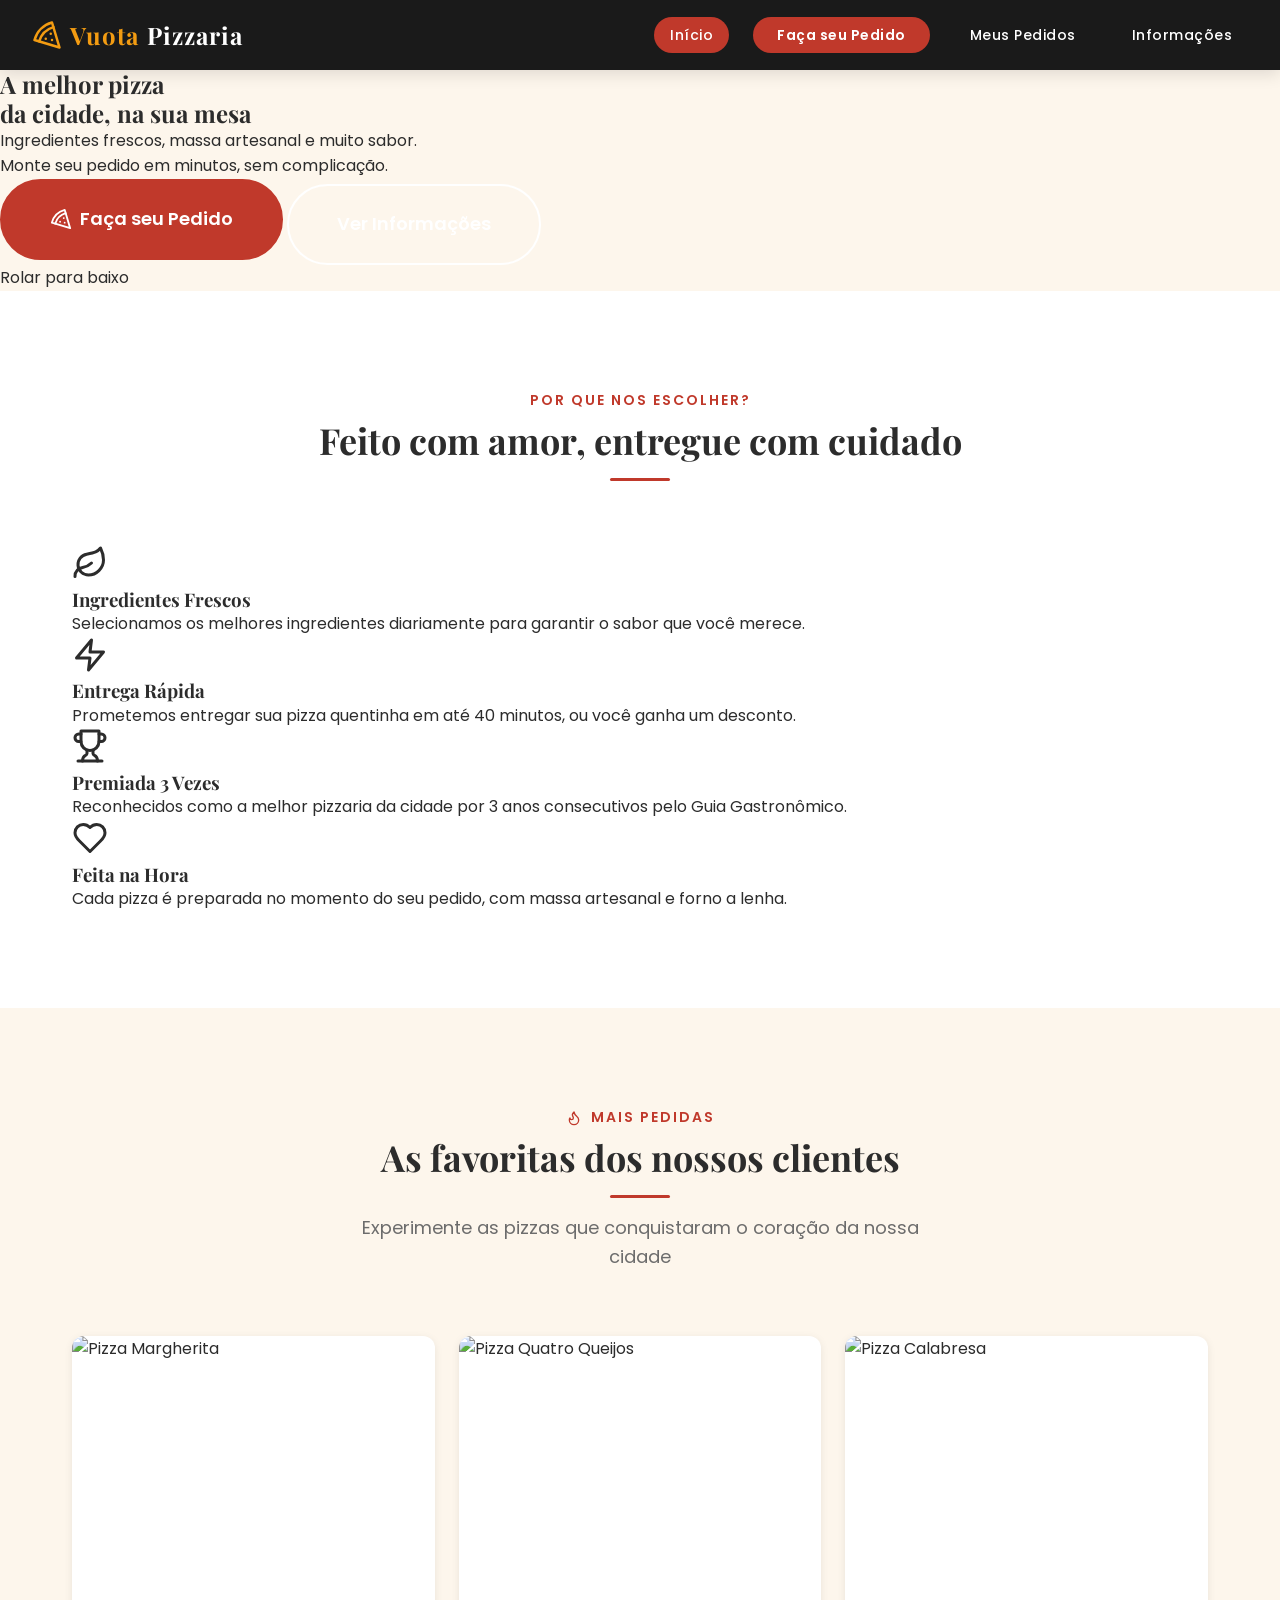
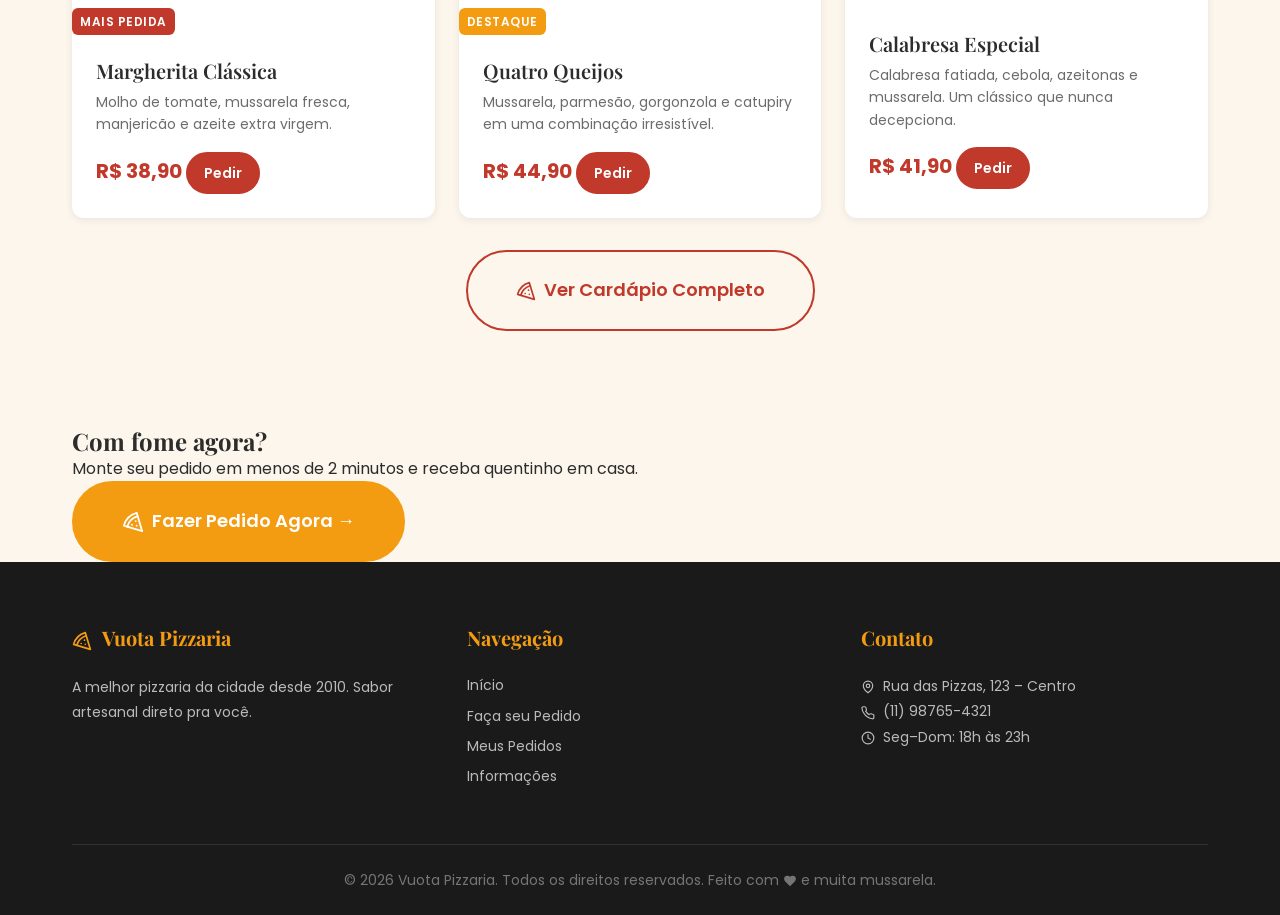
==== index.html @ 69dd11d1 "create: initial page and global styles" ====
<!doctype html>
<html lang="pt-BR">
  <head>
    <meta charset="UTF-8" />
    <meta name="viewport" content="width=device-width, initial-scale=1.0" />
    <title>Vuota Pizzaria – Sabor que encanta</title>

    <link rel="preconnect" href="https://fonts.googleapis.com" />
    <link rel="preconnect" href="https://fonts.gstatic.com" crossorigin />
    <link href="https://fonts.googleapis.com/css2?family=Playfair+Display:wght@600;700;800&family=Poppins:wght@400;500;600;700&display=swap" rel="stylesheet" />

    <link rel="stylesheet" href="styles.css" />
    <link rel="stylesheet" href="index.css" />
  </head>
  <body>

    <!-- NAVBAR -->
    <nav class="navbar" id="navbar">
      <a href="index.html" class="navbar__logo">
        <svg class="navbar__logo-icon" width="30" height="30"><use href="icons.svg#icon-pizza"/></svg><span>Vuota</span>Pizzaria
      </a>

      <ul class="navbar__menu" id="navMenu">
        <li><a href="index.html"       class="navbar__link active">Início</a></li>
        <li><a href="cardapio.html"    class="navbar__link navbar__link--cta">Faça seu Pedido</a></li>
        <li><a href="pedidos.html"     class="navbar__link">Meus Pedidos</a></li>
        <li><a href="informacoes.html" class="navbar__link">Informações</a></li>
      </ul>

      <button class="navbar__hamburger" id="hamburger" aria-label="Abrir menu">
        <span></span>
        <span></span>
        <span></span>
      </button>
    </nav>

    <!-- CONTEÚDO PRINCIPAL -->
    <main class="page-wrapper">

      <!-- HERO -->
      <section class="hero" id="hero">
        <div class="hero__overlay"></div>
        <div class="hero__content">
          <h1 class="hero__title">
            A melhor pizza<br />da cidade, <span>na sua mesa</span>
          </h1>
          <p class="hero__subtitle">
            Ingredientes frescos, massa artesanal e muito sabor.<br />
            Monte seu pedido em minutos, sem complicação.
          </p>
          <div class="hero__actions">
            <a href="cardapio.html" class="btn btn--primary btn--lg">
              <svg width="22" height="22"><use href="icons.svg#icon-pizza"/></svg>
              Faça seu Pedido
            </a>
            <a href="informacoes.html" class="btn btn--outline-white btn--lg">Ver Informações</a>
          </div>
        </div>
        <div class="hero__scroll-hint">
          <span>Rolar para baixo</span>
          <div class="hero__scroll-arrow"></div>
        </div>
      </section>

      <!-- DESTAQUES -->
      <section class="section section--alt" id="destaques">
        <div class="container">
          <div class="section-title">
            <span class="section-title__eyebrow">Por que nos escolher?</span>
            <h2 class="section-title__heading">Feito com amor, entregue com cuidado</h2>
            <div class="divider"></div>
          </div>
          <div class="features-grid">

            <div class="feature-card">
              <span class="feature-card__icon">
                <svg width="36" height="36"><use href="icons.svg#icon-leaf"/></svg>
              </span>
              <h3 class="feature-card__title">Ingredientes Frescos</h3>
              <p class="feature-card__text">Selecionamos os melhores ingredientes diariamente para garantir o sabor que você merece.</p>
            </div>

            <div class="feature-card">
              <span class="feature-card__icon">
                <svg width="36" height="36"><use href="icons.svg#icon-zap"/></svg>
              </span>
              <h3 class="feature-card__title">Entrega Rápida</h3>
              <p class="feature-card__text">Prometemos entregar sua pizza quentinha em até 40 minutos, ou você ganha um desconto.</p>
            </div>

            <div class="feature-card">
              <span class="feature-card__icon">
                <svg width="36" height="36"><use href="icons.svg#icon-trophy"/></svg>
              </span>
              <h3 class="feature-card__title">Premiada 3 Vezes</h3>
              <p class="feature-card__text">Reconhecidos como a melhor pizzaria da cidade por 3 anos consecutivos pelo Guia Gastronômico.</p>
            </div>

            <div class="feature-card">
              <span class="feature-card__icon">
                <svg width="36" height="36"><use href="icons.svg#icon-heart"/></svg>
              </span>
              <h3 class="feature-card__title">Feita na Hora</h3>
              <p class="feature-card__text">Cada pizza é preparada no momento do seu pedido, com massa artesanal e forno a lenha.</p>
            </div>

          </div>
        </div>
      </section>

      <!-- MAIS PEDIDAS -->
      <section class="section" id="mais-pedidas">
        <div class="container">
          <div class="section-title">
            <span class="section-title__eyebrow">
              <svg style="display:inline;vertical-align:middle;margin-right:4px" width="16" height="16"><use href="icons.svg#icon-flame"/></svg>
              Mais Pedidas
            </span>
            <h2 class="section-title__heading">As favoritas dos nossos clientes</h2>
            <div class="divider"></div>
            <p class="section-title__subheading">Experimente as pizzas que conquistaram o coração da nossa cidade</p>
          </div>

          <div class="grid-3 pizzas-preview">

            <div class="card">
              <div class="card__image-wrapper">
                <img class="card__image" src="https://images.unsplash.com/photo-1574071318508-1cdbab80d002?w=600&q=80" alt="Pizza Margherita"/>
                <span class="badge badge--primary card__badge">Mais Pedida</span>
              </div>
              <div class="card__body">
                <h3 class="card__title">Margherita Clássica</h3>
                <p class="card__text">Molho de tomate, mussarela fresca, manjericão e azeite extra virgem.</p>
                <div class="card__footer">
                  <span class="card__price">R$ 38,90</span>
                  <a href="cardapio.html" class="btn btn--primary btn--sm">Pedir</a>
                </div>
              </div>
            </div>

            <div class="card">
              <div class="card__image-wrapper">
                <img class="card__image" src="https://images.unsplash.com/photo-1513104890138-7c749659a591?w=600&q=80" alt="Pizza Quatro Queijos"/>
                <span class="badge badge--secondary card__badge">Destaque</span>
              </div>
              <div class="card__body">
                <h3 class="card__title">Quatro Queijos</h3>
                <p class="card__text">Mussarela, parmesão, gorgonzola e catupiry em uma combinação irresistível.</p>
                <div class="card__footer">
                  <span class="card__price">R$ 44,90</span>
                  <a href="cardapio.html" class="btn btn--primary btn--sm">Pedir</a>
                </div>
              </div>
            </div>

            <div class="card">
              <div class="card__image-wrapper">
                <img class="card__image" src="https://images.unsplash.com/photo-1565299624946-b28f40a0ae38?w=600&q=80" alt="Pizza Calabresa"/>
              </div>
              <div class="card__body">
                <h3 class="card__title">Calabresa Especial</h3>
                <p class="card__text">Calabresa fatiada, cebola, azeitonas e mussarela. Um clássico que nunca decepciona.</p>
                <div class="card__footer">
                  <span class="card__price">R$ 41,90</span>
                  <a href="cardapio.html" class="btn btn--primary btn--sm">Pedir</a>
                </div>
              </div>
            </div>

          </div>

          <div class="text-center mt-xl">
            <a href="cardapio.html" class="btn btn--outline btn--lg">
              <svg width="20" height="20"><use href="icons.svg#icon-pizza"/></svg>
              Ver Cardápio Completo
            </a>
          </div>
        </div>
      </section>

      <!-- CTA BANNER -->
      <section class="cta-banner">
        <div class="container">
          <h2 class="cta-banner__title">Com fome agora?</h2>
          <p class="cta-banner__text">Monte seu pedido em menos de 2 minutos e receba quentinho em casa.</p>
          <a href="cardapio.html" class="btn btn--secondary btn--lg">
            <svg width="22" height="22"><use href="icons.svg#icon-pizza"/></svg>
            Fazer Pedido Agora →
          </a>
        </div>
      </section>

    </main>

    <!-- FOOTER -->
    <footer class="footer">
      <div class="container">
        <div class="footer__grid">
          <div>
            <h4 class="footer__title">
              <svg style="display:inline;vertical-align:middle;margin-right:6px" width="20" height="20"><use href="icons.svg#icon-pizza"/></svg>
              Vuota Pizzaria
            </h4>
            <p class="footer__text">A melhor pizzaria da cidade desde 2010. Sabor artesanal direto pra você.</p>
          </div>
          <div>
            <h4 class="footer__title">Navegação</h4>
            <a href="index.html"       class="footer__link">Início</a>
            <a href="cardapio.html"    class="footer__link">Faça seu Pedido</a>
            <a href="pedidos.html"     class="footer__link">Meus Pedidos</a>
            <a href="informacoes.html" class="footer__link">Informações</a>
          </div>
          <div>
            <h4 class="footer__title">Contato</h4>
            <p class="footer__text">
              <svg style="display:inline;vertical-align:middle;margin-right:4px" width="14" height="14"><use href="icons.svg#icon-map-pin"/></svg>
              Rua das Pizzas, 123 – Centro<br />
              <svg style="display:inline;vertical-align:middle;margin-right:4px" width="14" height="14"><use href="icons.svg#icon-phone"/></svg>
              (11) 98765-4321<br />
              <svg style="display:inline;vertical-align:middle;margin-right:4px" width="14" height="14"><use href="icons.svg#icon-clock"/></svg>
              Seg–Dom: 18h às 23h
            </p>
          </div>
        </div>
        <div class="footer__bottom">
          <p>© 2026 Vuota Pizzaria. Todos os direitos reservados. Feito com
            <svg style="display:inline;vertical-align:middle" width="14" height="14"><use href="icons.svg#icon-heart-fill"/></svg>
            e muita mussarela.
          </p>
        </div>
      </div>
    </footer>

    <script src="app.js"></script>
  </body>
</html>
---- styles.css ----
/* ============================================
   PIZZARIA - ESTILOS GLOBAIS REUTILIZÁVEIS
   ============================================ */

:root {
  --color-primary: #C0392B;
  --color-primary-dark: #96281B;
  --color-primary-light: #E74C3C;
  --color-secondary: #F39C12;
  --color-secondary-dark: #D68910;
  --color-bg: #FDF6EC;
  --color-bg-card: #FFFFFF;
  --color-bg-dark: #1A1A1A;
  --color-text: #2C2C2C;
  --color-text-light: #6C6C6C;
  --color-text-white: #FFFFFF;
  --color-border: #E8DDD0;
  --color-overlay: rgba(0,0,0,0.55);
  --font-heading: 'Playfair Display', 'Georgia', serif;
  --font-body: 'Poppins', 'Segoe UI', sans-serif;
  --text-xs: 0.75rem;
  --text-sm: 0.875rem;
  --text-base: 1rem;
  --text-lg: 1.125rem;
  --text-xl: 1.25rem;
  --text-2xl: 1.5rem;
  --text-3xl: 1.875rem;
  --text-4xl: 2.25rem;
  --text-5xl: 3rem;
  --space-xs: 4px;
  --space-sm: 8px;
  --space-md: 16px;
  --space-lg: 24px;
  --space-xl: 32px;
  --space-2xl: 48px;
  --space-3xl: 64px;
  --space-4xl: 96px;
  --radius-sm: 6px;
  --radius-md: 12px;
  --radius-lg: 20px;
  --radius-full: 9999px;
  --shadow-sm: 0 2px 8px rgba(0,0,0,0.08);
  --shadow-md: 0 4px 16px rgba(0,0,0,0.12);
  --shadow-lg: 0 8px 32px rgba(0,0,0,0.18);
  --transition: 0.25s ease;
  --navbar-height: 70px;
}

*, *::before, *::after { margin: 0; padding: 0; box-sizing: border-box; }
html { scroll-behavior: smooth; }

body {
  font-family: var(--font-body);
  font-size: var(--text-base);
  color: var(--color-text);
  background-color: var(--color-bg);
  line-height: 1.6;
  min-height: 100vh;
}

h1, h2, h3, h4, h5, h6 { font-family: var(--font-heading); line-height: 1.2; color: var(--color-text); }
a { text-decoration: none; color: inherit; transition: color var(--transition); }
img { max-width: 100%; display: block; }

/* ---------- NAVBAR ---------- */
.navbar {
  position: fixed;
  top: 0; left: 0;
  width: 100%;
  height: var(--navbar-height);
  background-color: var(--color-bg-dark);
  display: flex;
  align-items: center;
  justify-content: space-between;
  padding: 0 var(--space-xl);
  z-index: 1000;
  box-shadow: var(--shadow-md);
  transition: background-color var(--transition);
}

.navbar.scrolled {
  background-color: rgba(26,26,26,0.97);
  backdrop-filter: blur(8px);
}

.navbar__logo {
  font-family: var(--font-heading);
  font-size: var(--text-2xl);
  color: var(--color-text-white);
  font-weight: 700;
  letter-spacing: 1px;
  display: flex;
  align-items: center;
  gap: var(--space-sm);
}

.navbar__logo-icon { color: var(--color-secondary); flex-shrink: 0; }
.navbar__logo span { color: var(--color-secondary); }

.navbar__menu {
  display: flex;
  align-items: center;
  list-style: none;
  gap: var(--space-lg);
}

.navbar__link {
  color: var(--color-text-white);
  font-size: var(--text-sm);
  font-weight: 500;
  letter-spacing: 0.5px;
  padding: var(--space-sm) var(--space-md);
  border-radius: var(--radius-full);
  transition: background-color var(--transition), color var(--transition);
}

.navbar__link:hover,
.navbar__link.active {
  background-color: var(--color-primary);
  color: var(--color-text-white);
}

.navbar__link--cta {
  background-color: var(--color-primary);
  color: var(--color-text-white) !important;
  padding: var(--space-sm) var(--space-lg);
  border-radius: var(--radius-full);
  font-weight: 600;
}

.navbar__link--cta:hover {
  background-color: var(--color-primary-dark) !important;
  transform: translateY(-1px);
  box-shadow: var(--shadow-sm);
}

.navbar__hamburger {
  display: none;
  flex-direction: column;
  gap: 5px;
  cursor: pointer;
  background: none;
  border: none;
  padding: var(--space-sm);
}

.navbar__hamburger span {
  display: block;
  width: 24px;
  height: 2px;
  background-color: var(--color-text-white);
  border-radius: 2px;
  transition: transform var(--transition), opacity var(--transition);
}

.navbar__hamburger.open span:nth-child(1) { transform: translateY(7px) rotate(45deg); }
.navbar__hamburger.open span:nth-child(2) { opacity: 0; }
.navbar__hamburger.open span:nth-child(3) { transform: translateY(-7px) rotate(-45deg); }

/* ---------- LAYOUT ---------- */
.page-wrapper { padding-top: var(--navbar-height); min-height: 100vh; }

.container {
  width: 100%;
  max-width: 1200px;
  margin: 0 auto;
  padding: 0 var(--space-xl);
}

.section { padding: var(--space-4xl) 0; }
.section--alt { background-color: var(--color-bg-card); }

/* ---------- BOTÕES ---------- */
.btn {
  display: inline-flex;
  align-items: center;
  justify-content: center;
  gap: var(--space-sm);
  padding: var(--space-md) var(--space-xl);
  border-radius: var(--radius-full);
  font-family: var(--font-body);
  font-size: var(--text-base);
  font-weight: 600;
  cursor: pointer;
  border: 2px solid transparent;
  transition: all var(--transition);
  text-decoration: none;
  white-space: nowrap;
}

.btn--primary { background-color: var(--color-primary); color: var(--color-text-white); border-color: var(--color-primary); }
.btn--primary:hover { background-color: var(--color-primary-dark); border-color: var(--color-primary-dark); transform: translateY(-2px); box-shadow: var(--shadow-md); }
.btn--secondary { background-color: var(--color-secondary); color: var(--color-text-white); border-color: var(--color-secondary); }
.btn--secondary:hover { background-color: var(--color-secondary-dark); border-color: var(--color-secondary-dark); transform: translateY(-2px); box-shadow: var(--shadow-md); }
.btn--outline { background-color: transparent; color: var(--color-primary); border-color: var(--color-primary); }
.btn--outline:hover { background-color: var(--color-primary); color: var(--color-text-white); transform: translateY(-2px); }
.btn--outline-white { background-color: transparent; color: var(--color-text-white); border-color: var(--color-text-white); }
.btn--outline-white:hover { background-color: var(--color-text-white); color: var(--color-primary); }
.btn--lg { padding: var(--space-lg) var(--space-2xl); font-size: var(--text-lg); }
.btn--sm { padding: var(--space-sm) var(--space-md); font-size: var(--text-sm); }

/* ---------- CARDS ---------- */
.card {
  background-color: var(--color-bg-card);
  border-radius: var(--radius-md);
  box-shadow: var(--shadow-sm);
  overflow: hidden;
  transition: transform var(--transition), box-shadow var(--transition);
}

.card:hover { transform: translateY(-4px); box-shadow: var(--shadow-lg); }

.card__image {
  width: 100%;
  aspect-ratio: 4/3;
  object-fit: cover;
}

.card__body { padding: var(--space-lg); }
.card__title { font-size: var(--text-xl); font-weight: 600; margin-bottom: var(--space-sm); font-family: var(--font-heading); }
.card__text { font-size: var(--text-sm); color: var(--color-text-light); margin-bottom: var(--space-md); }
.card__price { font-size: var(--text-xl); font-weight: 700; color: var(--color-primary); }

/* ---------- BADGE ---------- */
.badge {
  display: inline-block;
  padding: var(--space-xs) var(--space-sm);
  border-radius: var(--radius-sm);
  font-size: var(--text-xs);
  font-weight: 600;
  text-transform: uppercase;
  letter-spacing: 0.5px;
}

.badge--primary  { background-color: var(--color-primary);  color: var(--color-text-white); }
.badge--secondary{ background-color: var(--color-secondary); color: var(--color-text-white); }
.badge--success  { background-color: #27AE60; color: var(--color-text-white); }
.badge--warning  { background-color: #F39C12; color: var(--color-text-white); }

/* ---------- TÍTULO DE SEÇÃO ---------- */
.section-title { text-align: center; margin-bottom: var(--space-3xl); }
.section-title__eyebrow { display: inline-block; color: var(--color-primary); font-size: var(--text-sm); font-weight: 600; text-transform: uppercase; letter-spacing: 2px; margin-bottom: var(--space-sm); }
.section-title__heading { font-size: var(--text-4xl); font-family: var(--font-heading); margin-bottom: var(--space-md); }
.section-title__subheading { font-size: var(--text-lg); color: var(--color-text-light); max-width: 560px; margin: 0 auto; }
.divider { width: 60px; height: 3px; background-color: var(--color-primary); margin: var(--space-md) auto; border-radius: var(--radius-full); }

/* ---------- FORMULÁRIOS ---------- */
.form-group { display: flex; flex-direction: column; gap: var(--space-sm); margin-bottom: var(--space-lg); }
.form-label { font-size: var(--text-sm); font-weight: 600; color: var(--color-text); }
.form-input {
  padding: var(--space-md);
  border: 2px solid var(--color-border);
  border-radius: var(--radius-md);
  font-family: var(--font-body);
  font-size: var(--text-base);
  color: var(--color-text);
  background-color: var(--color-bg-card);
  transition: border-color var(--transition), box-shadow var(--transition);
  outline: none;
}
.form-input:focus { border-color: var(--color-primary); box-shadow: 0 0 0 3px rgba(192,57,43,0.15); }

/* ---------- FOOTER ---------- */
.footer { background-color: var(--color-bg-dark); color: var(--color-text-white); padding: var(--space-3xl) 0 var(--space-lg); }
.footer__grid { display: grid; grid-template-columns: repeat(3, 1fr); gap: var(--space-2xl); margin-bottom: var(--space-2xl); }
.footer__title { font-family: var(--font-heading); font-size: var(--text-xl); margin-bottom: var(--space-lg); color: var(--color-secondary); }
.footer__text { font-size: var(--text-sm); color: rgba(255,255,255,0.7); line-height: 1.8; }
.footer__link { display: block; font-size: var(--text-sm); color: rgba(255,255,255,0.7); margin-bottom: var(--space-sm); transition: color var(--transition); }
.footer__link:hover { color: var(--color-secondary); }
.footer__bottom { border-top: 1px solid rgba(255,255,255,0.1); padding-top: var(--space-lg); text-align: center; font-size: var(--text-sm); color: rgba(255,255,255,0.4); }

/* ---------- UTILITÁRIOS ---------- */
.text-center { text-align: center; }
.text-primary { color: var(--color-primary); }
.text-secondary { color: var(--color-secondary); }
.text-light { color: var(--color-text-light); }
.text-white { color: var(--color-text-white); }
.mt-sm { margin-top: var(--space-sm); }
.mt-md { margin-top: var(--space-md); }
.mt-lg { margin-top: var(--space-lg); }
.mt-xl { margin-top: var(--space-xl); }
.mb-sm { margin-bottom: var(--space-sm); }
.mb-md { margin-bottom: var(--space-md); }
.mb-lg { margin-bottom: var(--space-lg); }
.w-full { width: 100%; }
.hidden { display: none; }

.grid-2 { display: grid; grid-template-columns: repeat(2, 1fr); gap: var(--space-lg); }
.grid-3 { display: grid; grid-template-columns: repeat(3, 1fr); gap: var(--space-lg); }
.grid-4 { display: grid; grid-template-columns: repeat(4, 1fr); gap: var(--space-lg); }

/* ---------- RESPONSIVIDADE ---------- */
@media (max-width: 920px) {
  .container { padding: 0 var(--space-lg); }
  .navbar { padding: 0 var(--space-md); }

  .navbar__menu {
    position: fixed;
    top: var(--navbar-height);
    right: 0;
    left: 0;
    width: 100%;
    height: calc(100vh - var(--navbar-height));
    background-color: var(--color-bg-dark);
    flex-direction: column;
    align-items: stretch;
    justify-content: flex-start;
    gap: 0;
    padding: var(--space-lg) 0;
    pointer-events: none;
    opacity: 0;
    visibility: hidden;
    transition: opacity 0.3s ease, visibility 0.3s ease;
    z-index: 999;
    overflow-y: auto;
    list-style: none;
  }

  .navbar__menu.open {
    pointer-events: all;
    opacity: 1;
    visibility: visible;
  }

  .navbar__menu li {
    width: 100%;
    border-bottom: 1px solid rgba(255,255,255,0.05);
  }

  .navbar__link {
    display: block;
    width: 100%;
    padding: var(--space-md) var(--space-xl);
    border-radius: 0;
    text-align: left;
    font-size: var(--text-base);
    border-left: 3px solid transparent !important;
  }

  .navbar__link:hover,
  .navbar__link.active {
    background-color: rgba(192,57,43,0.15);
    border-left: 3px solid var(--color-primary) !important;
    color: var(--color-text-white);
  }

  .navbar__link--cta {
    margin: var(--space-md) var(--space-xl);
    width: calc(100% - var(--space-xl) * 2);
    border-radius: var(--radius-md);
    text-align: center;
    padding: var(--space-md);
    border-left: none !important;
  }

  .navbar__link--cta:hover {
    border-left: none !important;
  }

  .navbar__hamburger { display: flex; }

  .grid-2, .grid-3, .grid-4 { grid-template-columns: repeat(2, 1fr); }
  .footer__grid { grid-template-columns: 1fr; gap: var(--space-xl); }
  .section { padding: var(--space-3xl) 0; }
}


@media (max-width: 768px) {
  :root {
    --text-5xl: 2.25rem;
    --text-4xl: 1.875rem;
    --text-3xl: 1.5rem;
  }
}

@media (max-width: 480px) {
  .container { padding: 0 var(--space-md); }
  .btn--lg { padding: var(--space-md) var(--space-xl); font-size: var(--text-base); }

  /* grades viram 1 coluna */
  .grid-2, .grid-3, .grid-4 { grid-template-columns: 1fr; }
}
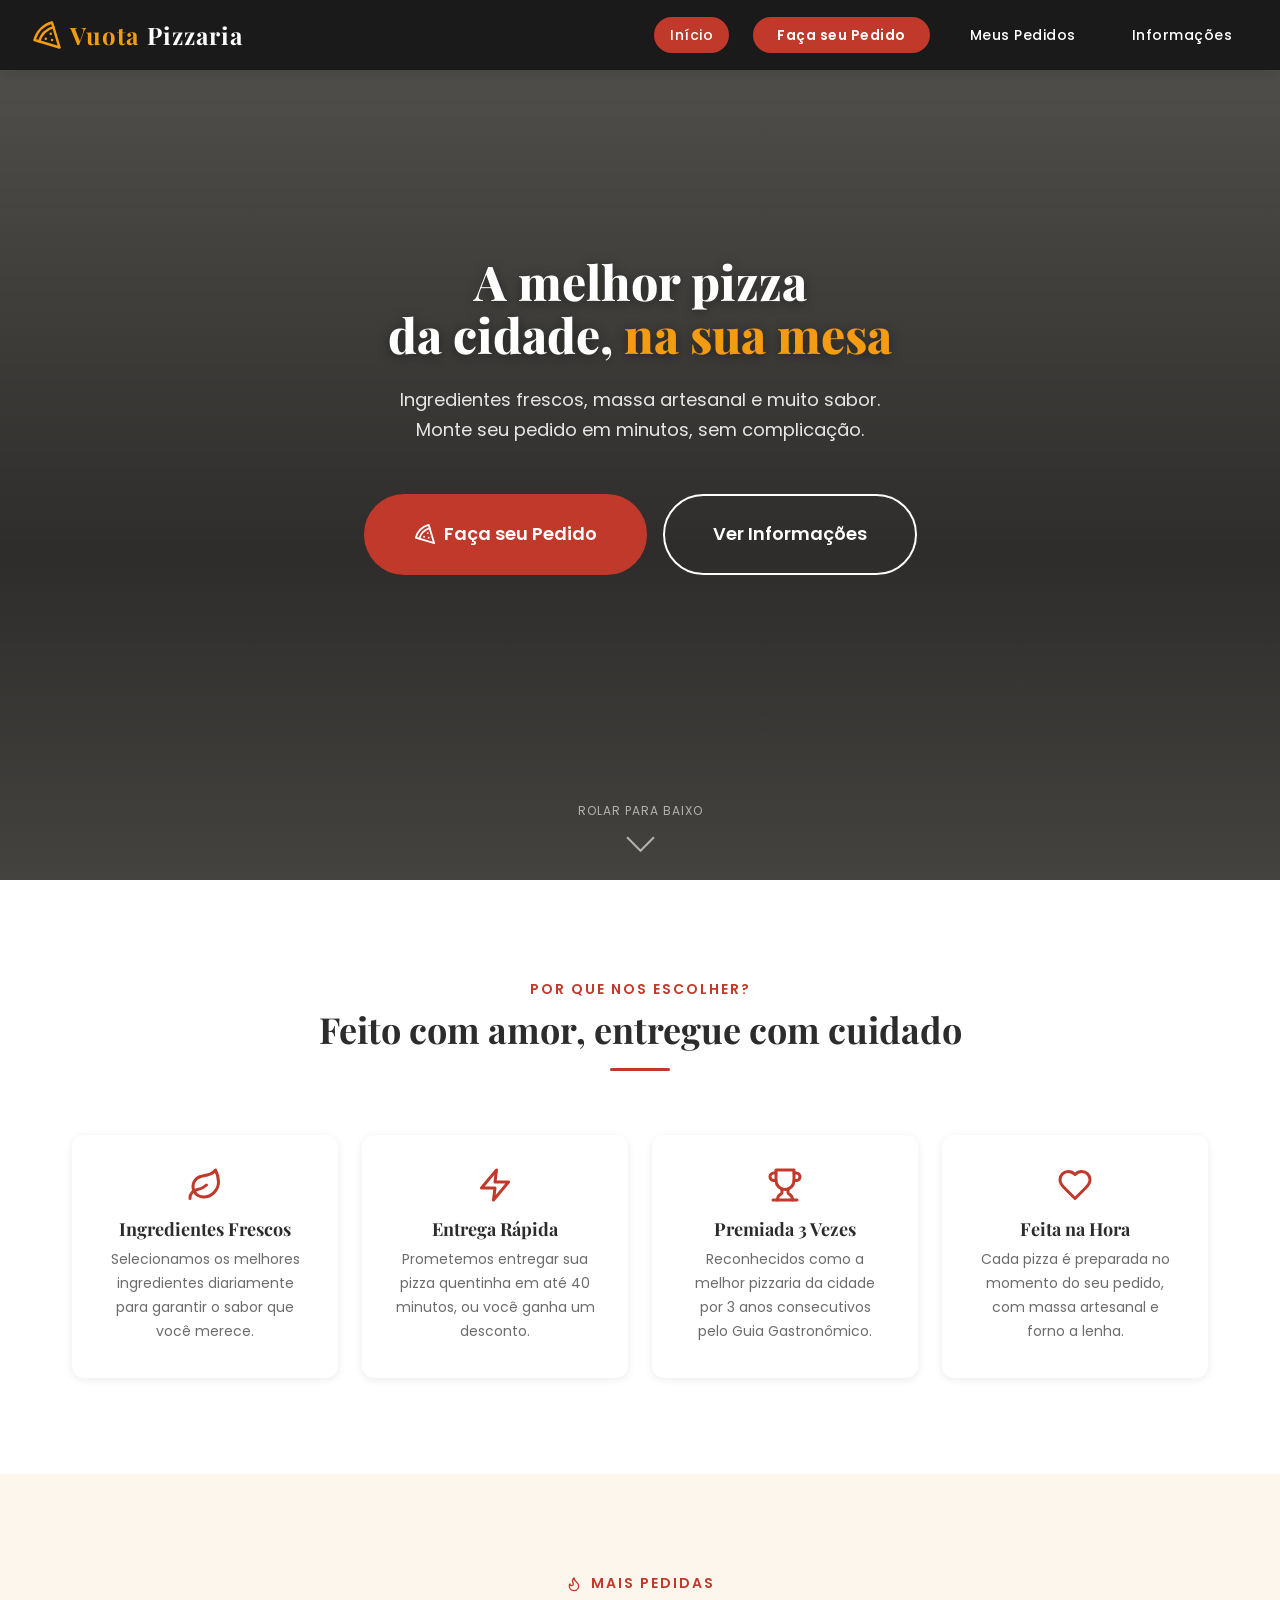
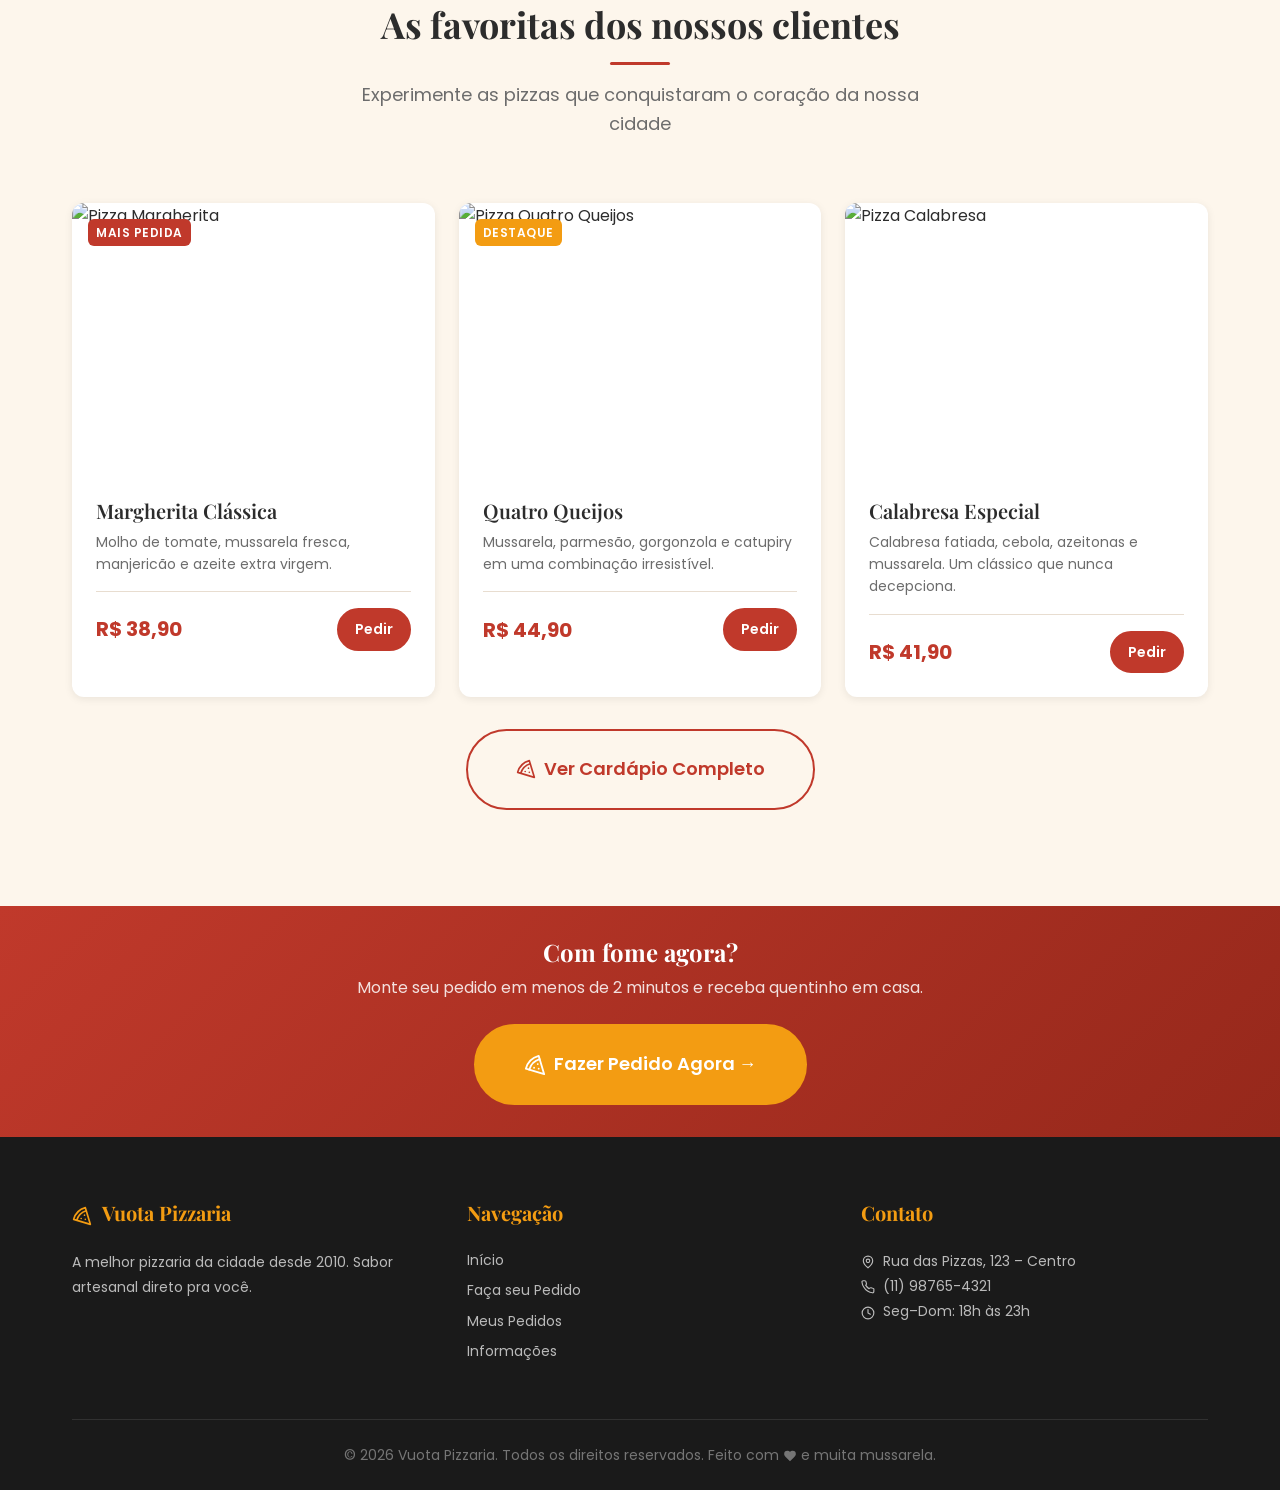
==== commit bd2f69f7: "Foram feitas mudanças na estrutura do projeto para adicionar uma nova página de informações. As segu" ====
--- a/index.html
+++ b/index.html
@@ -24,7 +24,7 @@
         <li><a href="index.html"       class="navbar__link active">Início</a></li>
         <li><a href="cardapio.html"    class="navbar__link navbar__link--cta">Faça seu Pedido</a></li>
         <li><a href="pedidos.html"     class="navbar__link">Meus Pedidos</a></li>
-        <li><a href="informacoes.html" class="navbar__link">Informações</a></li>
+        <li><a href="./pages/Info/informacoes.html" class="navbar__link">Informações</a></li>
       </ul>
 
       <button class="navbar__hamburger" id="hamburger" aria-label="Abrir menu">
--- a/index.css
+++ b/index.css
@@ -0,0 +1,188 @@
+/* ============================================
+   index.css — Estilos específicos da Tela Inicial
+   ============================================ */
+
+/* ---------- HERO ---------- */
+.hero {
+  position: relative;
+  min-height: 90vh;
+  display: flex;
+  align-items: center;
+  justify-content: center;
+  background:
+    linear-gradient(var(--color-overlay), var(--color-overlay)),
+    url('https://images.unsplash.com/photo-1513104890138-7c749659a591?w=1600&q=80') center/cover no-repeat;
+  text-align: center;
+  color: var(--color-text-white);
+  overflow: hidden;
+}
+
+.hero__overlay {
+  position: absolute;
+  inset: 0;
+  background: linear-gradient(to bottom, rgba(0,0,0,0.3) 0%, rgba(0,0,0,0.6) 60%, rgba(0,0,0,0.4) 100%);
+}
+
+.hero__content {
+  position: relative;
+  z-index: 1;
+  max-width: 760px;
+  padding: var(--space-xl);
+  animation: fadeInUp 0.8s ease both;
+  margin-bottom: 120px;
+}
+
+.hero__title {
+  font-family: var(--font-heading);
+  font-size: var(--text-5xl);
+  font-weight: 800;
+  line-height: 1.1;
+  margin-bottom: var(--space-lg);
+  color: var(--color-text-white);
+  text-shadow: 0 2px 12px rgba(0,0,0,0.4);
+}
+
+.hero__title span { color: var(--color-secondary); }
+
+.hero__subtitle {
+  font-size: var(--text-lg);
+  color: rgba(255,255,255,0.88);
+  margin-bottom: var(--space-2xl);
+  line-height: 1.7;
+}
+
+.hero__actions {
+  display: flex;
+  gap: var(--space-md);
+  justify-content: center;
+  flex-wrap: wrap;
+}
+
+.hero__scroll-hint {
+  position: absolute;
+  bottom: var(--space-xl);
+  left: 50%;
+  transform: translateX(-50%);
+  display: flex;
+  flex-direction: column;
+  align-items: center;
+  gap: var(--space-sm);
+  color: rgba(255,255,255,0.6);
+  font-size: var(--text-xs);
+  letter-spacing: 1px;
+  text-transform: uppercase;
+  animation: bounce 2s infinite;
+}
+
+.hero__scroll-arrow {
+  width: 20px;
+  height: 20px;
+  border-right: 2px solid rgba(255,255,255,0.6);
+  border-bottom: 2px solid rgba(255,255,255,0.6);
+  transform: rotate(45deg);
+}
+
+/* ---------- FEATURES ---------- */
+.features-grid {
+  display: grid;
+  grid-template-columns: repeat(4, 1fr);
+  gap: var(--space-lg);
+}
+
+.feature-card {
+  background-color: var(--color-bg-card);
+  border-radius: var(--radius-md);
+  padding: var(--space-xl);
+  text-align: center;
+  box-shadow: var(--shadow-sm);
+  transition: transform var(--transition), box-shadow var(--transition);
+  border-bottom: 3px solid transparent;
+}
+
+.feature-card:hover {
+  transform: translateY(-6px);
+  box-shadow: var(--shadow-lg);
+  border-bottom-color: var(--color-primary);
+}
+
+.feature-card__icon {
+  display: flex;
+  align-items: center;
+  justify-content: center;
+  color: var(--color-primary);
+  margin-bottom: var(--space-md);
+}
+
+.feature-card__title { font-size: var(--text-lg); font-weight: 700; margin-bottom: var(--space-sm); font-family: var(--font-heading); }
+.feature-card__text { font-size: var(--text-sm); color: var(--color-text-light); line-height: 1.7; }
+
+/* ---------- PIZZA CARDS ---------- */
+.card__image-wrapper {
+  position: relative;
+  overflow: hidden;
+}
+
+.card__badge {
+  position: absolute;
+  top: var(--space-md);
+  left: var(--space-md);
+  z-index: 1;
+}
+
+.card__footer {
+  display: flex;
+  align-items: center;
+  justify-content: space-between;
+  margin-top: var(--space-md);
+  padding-top: var(--space-md);
+  border-top: 1px solid var(--color-border);
+}
+
+/* ---------- CTA BANNER ---------- */
+.cta-banner {
+  background: linear-gradient(135deg, var(--color-primary) 0%, var(--color-primary-dark) 100%);
+  padding: var(--space-xl) 0;
+  text-align: center;
+}
+
+.cta-banner__title {
+  font-family: var(--font-heading);
+  font-size: var(--text-2xl);
+  color: var(--color-text-white);
+  margin-bottom: var(--space-sm);
+}
+
+.cta-banner__text {
+  font-size: var(--text-base);
+  color: rgba(255,255,255,0.85);
+  margin-bottom: var(--space-lg);
+}
+
+/* ---------- ANIMAÇÕES ---------- */
+@keyframes fadeInUp {
+  from { opacity: 0; transform: translateY(30px); }
+  to   { opacity: 1; transform: translateY(0); }
+}
+
+@keyframes bounce {
+  0%, 100% { transform: translateX(-50%) translateY(0); }
+  50%       { transform: translateX(-50%) translateY(8px); }
+}
+
+/* ---------- RESPONSIVO ---------- */
+@media (max-width: 920px) {
+  .features-grid { grid-template-columns: repeat(2, 1fr); }
+  .pizzas-preview { grid-template-columns: repeat(2, 1fr) !important; }
+}
+
+@media (max-width: 768px) {
+  .hero__title { font-size: var(--text-4xl); }
+  .hero__actions { flex-direction: column; align-items: center; }
+}
+
+@media (max-width: 480px) {
+  .hero__title { font-size: var(--text-3xl); }
+  .features-grid { grid-template-columns: 1fr; }
+  .pizzas-preview { grid-template-columns: 1fr !important; }
+}
+
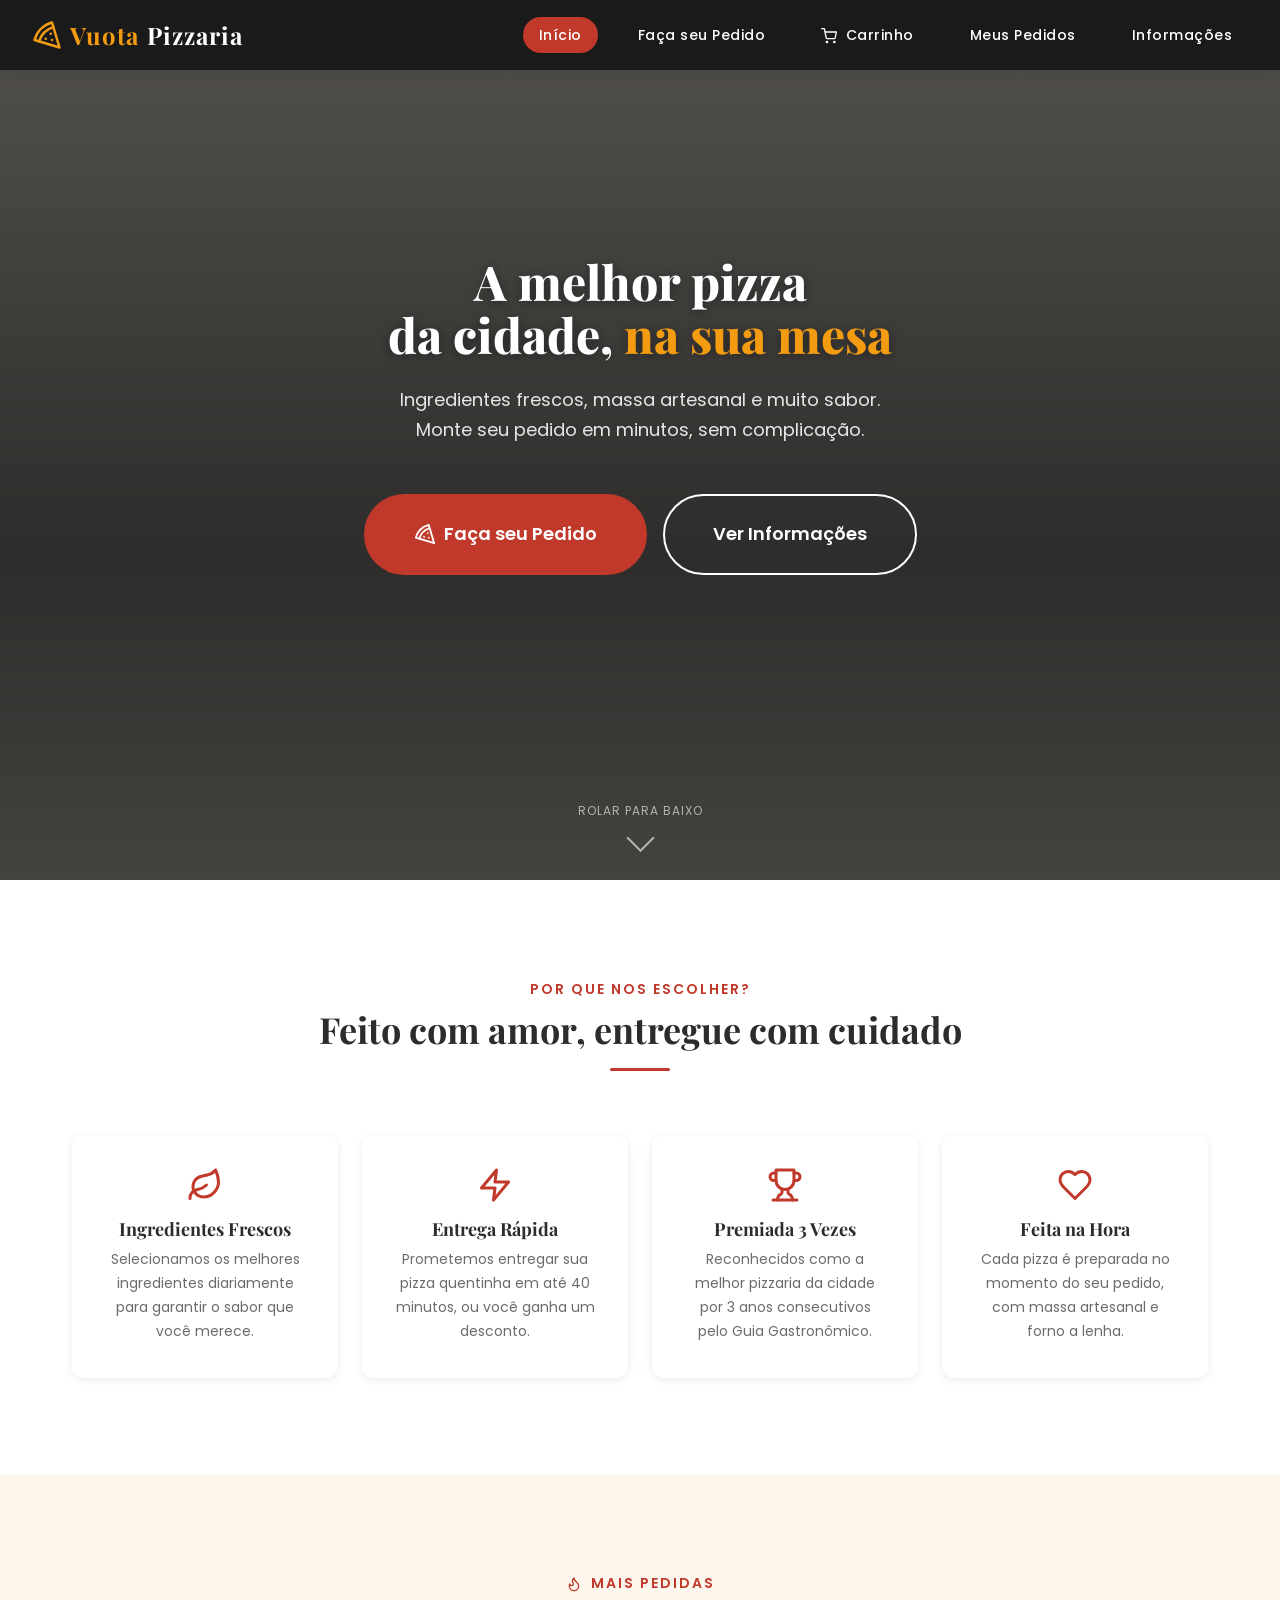
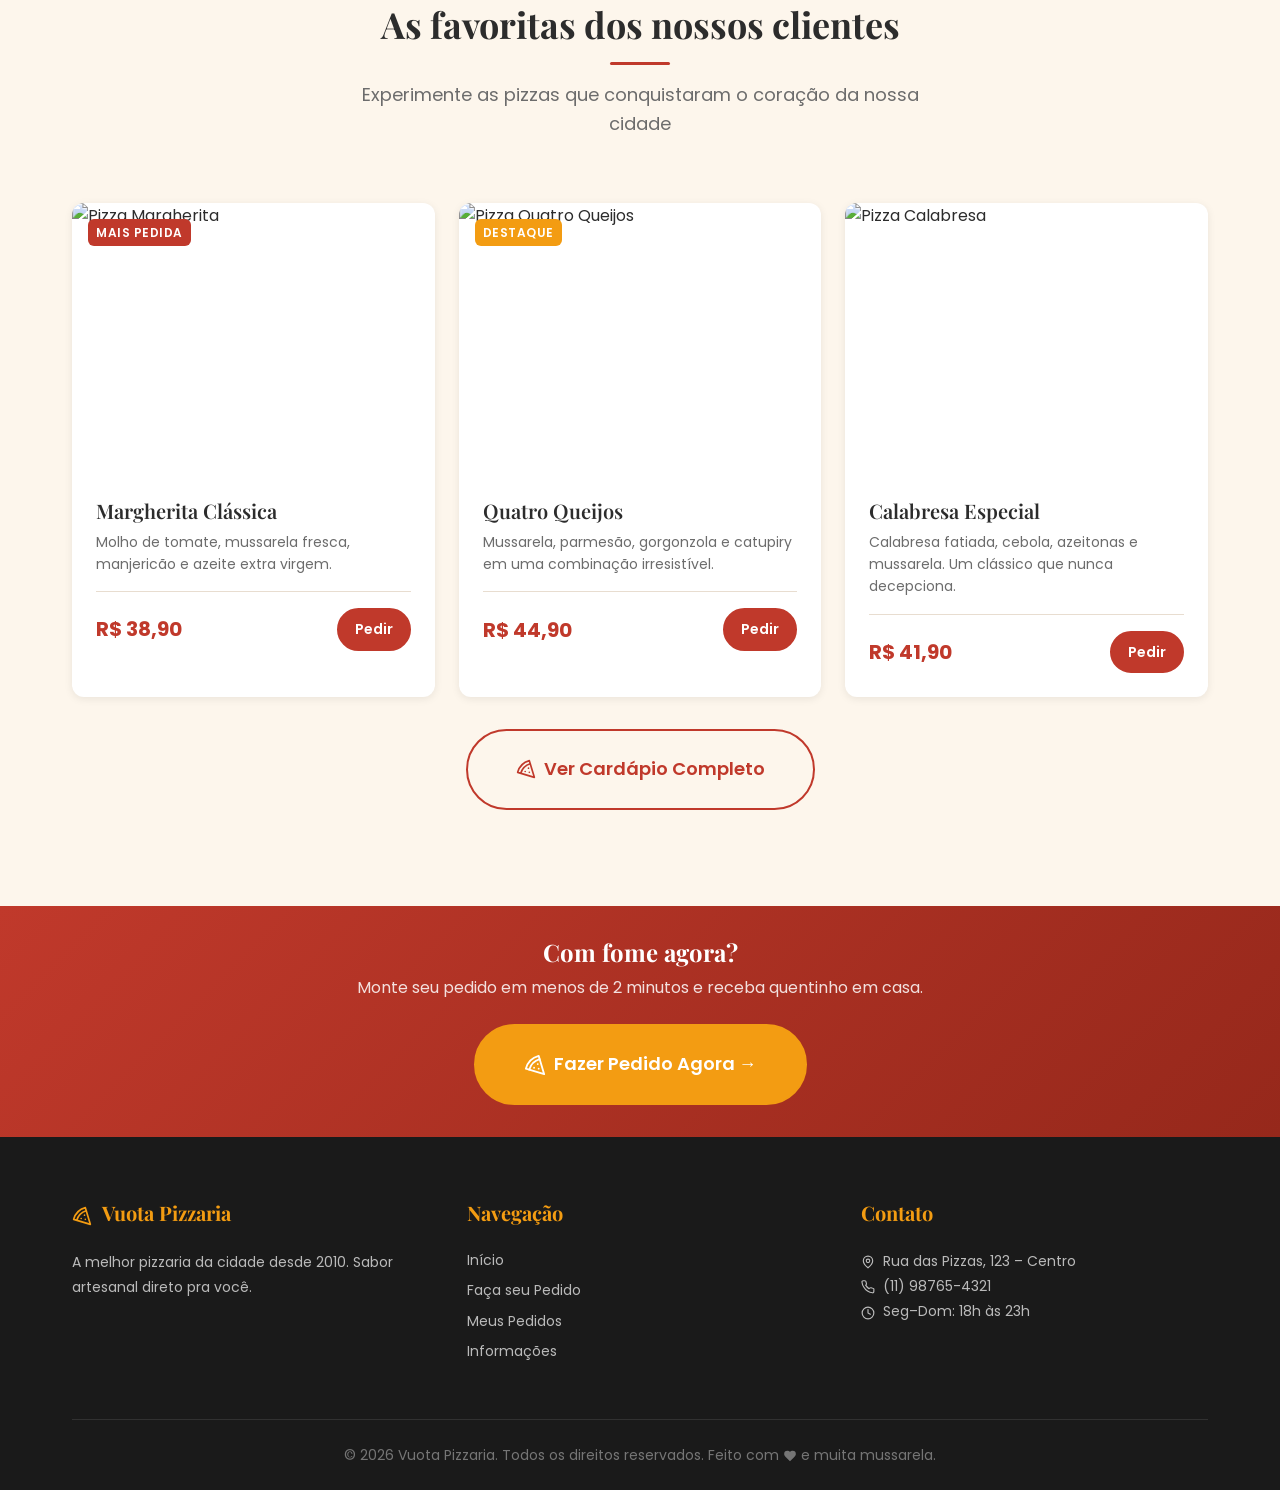
==== commit 98c8d69e: "refactor: remove conteúdo estático do index.html e de outras páginas,centralizando a lógica de rende" ====
--- a/index.html
+++ b/index.html
@@ -1,236 +1,328 @@
 <!doctype html>
 <html lang="pt-BR">
-  <head>
-    <meta charset="UTF-8" />
-    <meta name="viewport" content="width=device-width, initial-scale=1.0" />
-    <title>Vuota Pizzaria – Sabor que encanta</title>
-
-    <link rel="preconnect" href="https://fonts.googleapis.com" />
-    <link rel="preconnect" href="https://fonts.gstatic.com" crossorigin />
-    <link href="https://fonts.googleapis.com/css2?family=Playfair+Display:wght@600;700;800&family=Poppins:wght@400;500;600;700&display=swap" rel="stylesheet" />
-
-    <link rel="stylesheet" href="styles.css" />
-    <link rel="stylesheet" href="index.css" />
-  </head>
-  <body>
-
-    <!-- NAVBAR -->
-    <nav class="navbar" id="navbar">
-      <a href="index.html" class="navbar__logo">
-        <svg class="navbar__logo-icon" width="30" height="30"><use href="icons.svg#icon-pizza"/></svg><span>Vuota</span>Pizzaria
-      </a>
-
-      <ul class="navbar__menu" id="navMenu">
-        <li><a href="index.html"       class="navbar__link active">Início</a></li>
-        <li><a href="cardapio.html"    class="navbar__link navbar__link--cta">Faça seu Pedido</a></li>
-        <li><a href="pedidos.html"     class="navbar__link">Meus Pedidos</a></li>
-        <li><a href="./pages/Info/informacoes.html" class="navbar__link">Informações</a></li>
-      </ul>
-
-      <button class="navbar__hamburger" id="hamburger" aria-label="Abrir menu">
-        <span></span>
-        <span></span>
-        <span></span>
-      </button>
-    </nav>
-
-    <!-- CONTEÚDO PRINCIPAL -->
-    <main class="page-wrapper">
-
-      <!-- HERO -->
-      <section class="hero" id="hero">
-        <div class="hero__overlay"></div>
-        <div class="hero__content">
-          <h1 class="hero__title">
-            A melhor pizza<br />da cidade, <span>na sua mesa</span>
-          </h1>
-          <p class="hero__subtitle">
-            Ingredientes frescos, massa artesanal e muito sabor.<br />
-            Monte seu pedido em minutos, sem complicação.
+
+<head>
+  <meta charset="UTF-8" />
+  <meta name="viewport" content="width=device-width, initial-scale=1.0" />
+  <title>Vuota Pizzaria – Sabor que encanta</title>
+
+  <link rel="preconnect" href="https://fonts.googleapis.com" />
+  <link rel="preconnect" href="https://fonts.gstatic.com" crossorigin />
+  <link
+    href="https://fonts.googleapis.com/css2?family=Playfair+Display:wght@600;700;800&family=Poppins:wght@400;500;600;700&display=swap"
+    rel="stylesheet" />
+
+  <link rel="stylesheet" href="./styles.css" />
+  <link rel="stylesheet" href="./index.css" />
+</head>
+
+<body>
+  <!-- NAVBAR -->
+  <nav class="navbar" id="navbar">
+    <a href="./index.html" class="navbar__logo">
+      <svg class="navbar__logo-icon" width="30" height="30">
+        <use href="./icons.svg#icon-pizza" />
+      </svg>
+      <span>Vuota</span>Pizzaria
+    </a>
+
+    <ul class="navbar__menu" id="navMenu">
+      <li><a href="index.html" class="navbar__link active">Início</a></li>
+      <li><a href="cardapio.html" class="navbar__link">Faça seu Pedido</a></li>
+      <li>
+        <a href="carrinho.html" class="navbar__link">
+          <svg style="display:inline;vertical-align:middle;margin-right:4px" width="16" height="16">
+            <use href="icons.svg#icon-shopping-cart" />
+          </svg>
+          Carrinho
+          <span class="cart-badge" id="cartBadge" style="display:none">0</span>
+        </a>
+      </li>
+      <li><a href="pedidos.html" class="navbar__link">Meus Pedidos</a></li>
+      <li><a href="informacoes.html" class="navbar__link">Informações</a></li>
+    </ul>
+
+    <button class="navbar__hamburger" id="hamburger" aria-label="Abrir menu">
+      <span></span>
+      <span></span>
+      <span></span>
+    </button>
+  </nav>
+
+  <!-- CONTEÚDO PRINCIPAL -->
+  <main class="page-wrapper">
+    <!-- HERO -->
+    <section class="hero" id="hero">
+      <div class="hero__overlay"></div>
+      <div class="hero__content">
+        <h1 class="hero__title">
+          A melhor pizza<br />da cidade, <span>na sua mesa</span>
+        </h1>
+        <p class="hero__subtitle">
+          Ingredientes frescos, massa artesanal e muito sabor.<br />
+          Monte seu pedido em minutos, sem complicação.
+        </p>
+        <div class="hero__actions">
+          <a href="cardapio.html" class="btn btn--primary btn--lg">
+            <svg width="22" height="22">
+              <use href="icons.svg#icon-pizza" />
+            </svg>
+            Faça seu Pedido
+          </a>
+          <a href="informacoes.html" class="btn btn--outline-white btn--lg">Ver Informações</a>
+        </div>
+      </div>
+      <div class="hero__scroll-hint">
+        <span>Rolar para baixo</span>
+        <div class="hero__scroll-arrow"></div>
+      </div>
+    </section>
+
+    <!-- DESTAQUES -->
+    <section class="section section--alt" id="destaques">
+      <div class="container">
+        <div class="section-title">
+          <span class="section-title__eyebrow">Por que nos escolher?</span>
+          <h2 class="section-title__heading">
+            Feito com amor, entregue com cuidado
+          </h2>
+          <div class="divider"></div>
+        </div>
+        <div class="features-grid">
+          <div class="feature-card">
+            <span class="feature-card__icon">
+              <svg width="36" height="36">
+                <use href="icons.svg#icon-leaf" />
+              </svg>
+            </span>
+            <h3 class="feature-card__title">Ingredientes Frescos</h3>
+            <p class="feature-card__text">
+              Selecionamos os melhores ingredientes diariamente para garantir
+              o sabor que você merece.
+            </p>
+          </div>
+
+          <div class="feature-card">
+            <span class="feature-card__icon">
+              <svg width="36" height="36">
+                <use href="icons.svg#icon-zap" />
+              </svg>
+            </span>
+            <h3 class="feature-card__title">Entrega Rápida</h3>
+            <p class="feature-card__text">
+              Prometemos entregar sua pizza quentinha em até 40 minutos, ou
+              você ganha um desconto.
+            </p>
+          </div>
+
+          <div class="feature-card">
+            <span class="feature-card__icon">
+              <svg width="36" height="36">
+                <use href="icons.svg#icon-trophy" />
+              </svg>
+            </span>
+            <h3 class="feature-card__title">Premiada 3 Vezes</h3>
+            <p class="feature-card__text">
+              Reconhecidos como a melhor pizzaria da cidade por 3 anos
+              consecutivos pelo Guia Gastronômico.
+            </p>
+          </div>
+
+          <div class="feature-card">
+            <span class="feature-card__icon">
+              <svg width="36" height="36">
+                <use href="icons.svg#icon-heart" />
+              </svg>
+            </span>
+            <h3 class="feature-card__title">Feita na Hora</h3>
+            <p class="feature-card__text">
+              Cada pizza é preparada no momento do seu pedido, com massa
+              artesanal e forno a lenha.
+            </p>
+          </div>
+        </div>
+      </div>
+    </section>
+
+    <!-- MAIS PEDIDAS -->
+    <section class="section" id="mais-pedidas">
+      <div class="container">
+        <div class="section-title">
+          <span class="section-title__eyebrow">
+            <svg style="
+                  display: inline;
+                  vertical-align: middle;
+                  margin-right: 4px;
+                " width="16" height="16">
+              <use href="icons.svg#icon-flame" />
+            </svg>
+            Mais Pedidas
+          </span>
+          <h2 class="section-title__heading">
+            As favoritas dos nossos clientes
+          </h2>
+          <div class="divider"></div>
+          <p class="section-title__subheading">
+            Experimente as pizzas que conquistaram o coração da nossa cidade
           </p>
-          <div class="hero__actions">
-            <a href="cardapio.html" class="btn btn--primary btn--lg">
-              <svg width="22" height="22"><use href="icons.svg#icon-pizza"/></svg>
-              Faça seu Pedido
-            </a>
-            <a href="informacoes.html" class="btn btn--outline-white btn--lg">Ver Informações</a>
-          </div>
-        </div>
-        <div class="hero__scroll-hint">
-          <span>Rolar para baixo</span>
-          <div class="hero__scroll-arrow"></div>
-        </div>
-      </section>
-
-      <!-- DESTAQUES -->
-      <section class="section section--alt" id="destaques">
-        <div class="container">
-          <div class="section-title">
-            <span class="section-title__eyebrow">Por que nos escolher?</span>
-            <h2 class="section-title__heading">Feito com amor, entregue com cuidado</h2>
-            <div class="divider"></div>
-          </div>
-          <div class="features-grid">
-
-            <div class="feature-card">
-              <span class="feature-card__icon">
-                <svg width="36" height="36"><use href="icons.svg#icon-leaf"/></svg>
-              </span>
-              <h3 class="feature-card__title">Ingredientes Frescos</h3>
-              <p class="feature-card__text">Selecionamos os melhores ingredientes diariamente para garantir o sabor que você merece.</p>
-            </div>
-
-            <div class="feature-card">
-              <span class="feature-card__icon">
-                <svg width="36" height="36"><use href="icons.svg#icon-zap"/></svg>
-              </span>
-              <h3 class="feature-card__title">Entrega Rápida</h3>
-              <p class="feature-card__text">Prometemos entregar sua pizza quentinha em até 40 minutos, ou você ganha um desconto.</p>
-            </div>
-
-            <div class="feature-card">
-              <span class="feature-card__icon">
-                <svg width="36" height="36"><use href="icons.svg#icon-trophy"/></svg>
-              </span>
-              <h3 class="feature-card__title">Premiada 3 Vezes</h3>
-              <p class="feature-card__text">Reconhecidos como a melhor pizzaria da cidade por 3 anos consecutivos pelo Guia Gastronômico.</p>
-            </div>
-
-            <div class="feature-card">
-              <span class="feature-card__icon">
-                <svg width="36" height="36"><use href="icons.svg#icon-heart"/></svg>
-              </span>
-              <h3 class="feature-card__title">Feita na Hora</h3>
-              <p class="feature-card__text">Cada pizza é preparada no momento do seu pedido, com massa artesanal e forno a lenha.</p>
-            </div>
-
-          </div>
-        </div>
-      </section>
-
-      <!-- MAIS PEDIDAS -->
-      <section class="section" id="mais-pedidas">
-        <div class="container">
-          <div class="section-title">
-            <span class="section-title__eyebrow">
-              <svg style="display:inline;vertical-align:middle;margin-right:4px" width="16" height="16"><use href="icons.svg#icon-flame"/></svg>
-              Mais Pedidas
-            </span>
-            <h2 class="section-title__heading">As favoritas dos nossos clientes</h2>
-            <div class="divider"></div>
-            <p class="section-title__subheading">Experimente as pizzas que conquistaram o coração da nossa cidade</p>
-          </div>
-
-          <div class="grid-3 pizzas-preview">
-
-            <div class="card">
-              <div class="card__image-wrapper">
-                <img class="card__image" src="https://images.unsplash.com/photo-1574071318508-1cdbab80d002?w=600&q=80" alt="Pizza Margherita"/>
-                <span class="badge badge--primary card__badge">Mais Pedida</span>
+        </div>
+
+        <div class="grid-3 pizzas-preview">
+          <div class="card">
+            <div class="card__image-wrapper">
+              <img class="card__image" src="https://images.unsplash.com/photo-1574071318508-1cdbab80d002?w=600&q=80"
+                alt="Pizza Margherita" />
+              <span class="badge badge--primary card__badge">Mais Pedida</span>
+            </div>
+            <div class="card__body">
+              <h3 class="card__title">Margherita Clássica</h3>
+              <p class="card__text">
+                Molho de tomate, mussarela fresca, manjericão e azeite extra
+                virgem.
+              </p>
+              <div class="card__footer">
+                <span class="card__price">R$ 38,90</span>
+                <a href="cardapio.html" class="btn btn--primary btn--sm">Pedir</a>
               </div>
-              <div class="card__body">
-                <h3 class="card__title">Margherita Clássica</h3>
-                <p class="card__text">Molho de tomate, mussarela fresca, manjericão e azeite extra virgem.</p>
-                <div class="card__footer">
-                  <span class="card__price">R$ 38,90</span>
-                  <a href="cardapio.html" class="btn btn--primary btn--sm">Pedir</a>
-                </div>
+            </div>
+          </div>
+
+          <div class="card">
+            <div class="card__image-wrapper">
+              <img class="card__image" src="https://images.unsplash.com/photo-1513104890138-7c749659a591?w=600&q=80"
+                alt="Pizza Quatro Queijos" />
+              <span class="badge badge--secondary card__badge">Destaque</span>
+            </div>
+            <div class="card__body">
+              <h3 class="card__title">Quatro Queijos</h3>
+              <p class="card__text">
+                Mussarela, parmesão, gorgonzola e catupiry em uma combinação
+                irresistível.
+              </p>
+              <div class="card__footer">
+                <span class="card__price">R$ 44,90</span>
+                <a href="cardapio.html" class="btn btn--primary btn--sm">Pedir</a>
               </div>
             </div>
-
-            <div class="card">
-              <div class="card__image-wrapper">
-                <img class="card__image" src="https://images.unsplash.com/photo-1513104890138-7c749659a591?w=600&q=80" alt="Pizza Quatro Queijos"/>
-                <span class="badge badge--secondary card__badge">Destaque</span>
+          </div>
+
+          <div class="card">
+            <div class="card__image-wrapper">
+              <img class="card__image" src="https://images.unsplash.com/photo-1565299624946-b28f40a0ae38?w=600&q=80"
+                alt="Pizza Calabresa" />
+            </div>
+            <div class="card__body">
+              <h3 class="card__title">Calabresa Especial</h3>
+              <p class="card__text">
+                Calabresa fatiada, cebola, azeitonas e mussarela. Um clássico
+                que nunca decepciona.
+              </p>
+              <div class="card__footer">
+                <span class="card__price">R$ 41,90</span>
+                <a href="cardapio.html" class="btn btn--primary btn--sm">Pedir</a>
               </div>
-              <div class="card__body">
-                <h3 class="card__title">Quatro Queijos</h3>
-                <p class="card__text">Mussarela, parmesão, gorgonzola e catupiry em uma combinação irresistível.</p>
-                <div class="card__footer">
-                  <span class="card__price">R$ 44,90</span>
-                  <a href="cardapio.html" class="btn btn--primary btn--sm">Pedir</a>
-                </div>
-              </div>
-            </div>
-
-            <div class="card">
-              <div class="card__image-wrapper">
-                <img class="card__image" src="https://images.unsplash.com/photo-1565299624946-b28f40a0ae38?w=600&q=80" alt="Pizza Calabresa"/>
-              </div>
-              <div class="card__body">
-                <h3 class="card__title">Calabresa Especial</h3>
-                <p class="card__text">Calabresa fatiada, cebola, azeitonas e mussarela. Um clássico que nunca decepciona.</p>
-                <div class="card__footer">
-                  <span class="card__price">R$ 41,90</span>
-                  <a href="cardapio.html" class="btn btn--primary btn--sm">Pedir</a>
-                </div>
-              </div>
-            </div>
-
-          </div>
-
-          <div class="text-center mt-xl">
-            <a href="cardapio.html" class="btn btn--outline btn--lg">
-              <svg width="20" height="20"><use href="icons.svg#icon-pizza"/></svg>
-              Ver Cardápio Completo
-            </a>
-          </div>
-        </div>
-      </section>
-
-      <!-- CTA BANNER -->
-      <section class="cta-banner">
-        <div class="container">
-          <h2 class="cta-banner__title">Com fome agora?</h2>
-          <p class="cta-banner__text">Monte seu pedido em menos de 2 minutos e receba quentinho em casa.</p>
-          <a href="cardapio.html" class="btn btn--secondary btn--lg">
-            <svg width="22" height="22"><use href="icons.svg#icon-pizza"/></svg>
-            Fazer Pedido Agora →
+            </div>
+          </div>
+        </div>
+
+        <div class="text-center mt-xl">
+          <a href="cardapio.html" class="btn btn--outline btn--lg">
+            <svg width="20" height="20">
+              <use href="icons.svg#icon-pizza" />
+            </svg>
+            Ver Cardápio Completo
           </a>
         </div>
-      </section>
-
-    </main>
-
-    <!-- FOOTER -->
-    <footer class="footer">
+      </div>
+    </section>
+
+    <!-- CTA BANNER -->
+    <section class="cta-banner">
       <div class="container">
-        <div class="footer__grid">
-          <div>
-            <h4 class="footer__title">
-              <svg style="display:inline;vertical-align:middle;margin-right:6px" width="20" height="20"><use href="icons.svg#icon-pizza"/></svg>
-              Vuota Pizzaria
-            </h4>
-            <p class="footer__text">A melhor pizzaria da cidade desde 2010. Sabor artesanal direto pra você.</p>
-          </div>
-          <div>
-            <h4 class="footer__title">Navegação</h4>
-            <a href="index.html"       class="footer__link">Início</a>
-            <a href="cardapio.html"    class="footer__link">Faça seu Pedido</a>
-            <a href="pedidos.html"     class="footer__link">Meus Pedidos</a>
-            <a href="informacoes.html" class="footer__link">Informações</a>
-          </div>
-          <div>
-            <h4 class="footer__title">Contato</h4>
-            <p class="footer__text">
-              <svg style="display:inline;vertical-align:middle;margin-right:4px" width="14" height="14"><use href="icons.svg#icon-map-pin"/></svg>
-              Rua das Pizzas, 123 – Centro<br />
-              <svg style="display:inline;vertical-align:middle;margin-right:4px" width="14" height="14"><use href="icons.svg#icon-phone"/></svg>
-              (11) 98765-4321<br />
-              <svg style="display:inline;vertical-align:middle;margin-right:4px" width="14" height="14"><use href="icons.svg#icon-clock"/></svg>
-              Seg–Dom: 18h às 23h
-            </p>
-          </div>
-        </div>
-        <div class="footer__bottom">
-          <p>© 2026 Vuota Pizzaria. Todos os direitos reservados. Feito com
-            <svg style="display:inline;vertical-align:middle" width="14" height="14"><use href="icons.svg#icon-heart-fill"/></svg>
-            e muita mussarela.
+        <h2 class="cta-banner__title">Com fome agora?</h2>
+        <p class="cta-banner__text">
+          Monte seu pedido em menos de 2 minutos e receba quentinho em casa.
+        </p>
+        <a href="cardapio.html" class="btn btn--secondary btn--lg">
+          <svg width="22" height="22">
+            <use href="icons.svg#icon-pizza" />
+          </svg>
+          Fazer Pedido Agora →
+        </a>
+      </div>
+    </section>
+  </main>
+
+  <!-- FOOTER -->
+  <footer class="footer">
+    <div class="container">
+      <div class="footer__grid">
+        <div>
+          <h4 class="footer__title">
+            <svg style="
+                  display: inline;
+                  vertical-align: middle;
+                  margin-right: 6px;
+                " width="20" height="20">
+              <use href="icons.svg#icon-pizza" />
+            </svg>
+            Vuota Pizzaria
+          </h4>
+          <p class="footer__text">
+            A melhor pizzaria da cidade desde 2010. Sabor artesanal direto pra
+            você.
           </p>
         </div>
-      </div>
-    </footer>
-
-    <script src="app.js"></script>
-  </body>
-</html>
+        <div>
+          <h4 class="footer__title">Navegação</h4>
+          <a href="index.html" class="footer__link">Início</a>
+          <a href="cardapio.html" class="footer__link">Faça seu Pedido</a>
+          <a href="pedidos.html" class="footer__link">Meus Pedidos</a>
+          <a href="informacoes.html" class="footer__link">Informações</a>
+        </div>
+        <div>
+          <h4 class="footer__title">Contato</h4>
+          <p class="footer__text">
+            <svg style="
+                  display: inline;
+                  vertical-align: middle;
+                  margin-right: 4px;
+                " width="14" height="14">
+              <use href="icons.svg#icon-map-pin" />
+            </svg>
+            Rua das Pizzas, 123 – Centro<br />
+            <svg style="
+                  display: inline;
+                  vertical-align: middle;
+                  margin-right: 4px;
+                " width="14" height="14">
+              <use href="icons.svg#icon-phone" />
+            </svg>
+            (11) 98765-4321<br />
+            <svg style="
+                  display: inline;
+                  vertical-align: middle;
+                  margin-right: 4px;
+                " width="14" height="14">
+              <use href="icons.svg#icon-clock" />
+            </svg>
+            Seg–Dom: 18h às 23h
+          </p>
+        </div>
+      </div>
+      <div class="footer__bottom">
+        <p>
+          © 2026 Vuota Pizzaria. Todos os direitos reservados. Feito com
+          <svg style="display: inline; vertical-align: middle" width="14" height="14">
+            <use href="icons.svg#icon-heart-fill" />
+          </svg>
+          e muita mussarela.
+        </p>
+      </div>
+    </div>
+  </footer>
+
+  <script src="./app.js"></script>
+</body>
+
+</html>
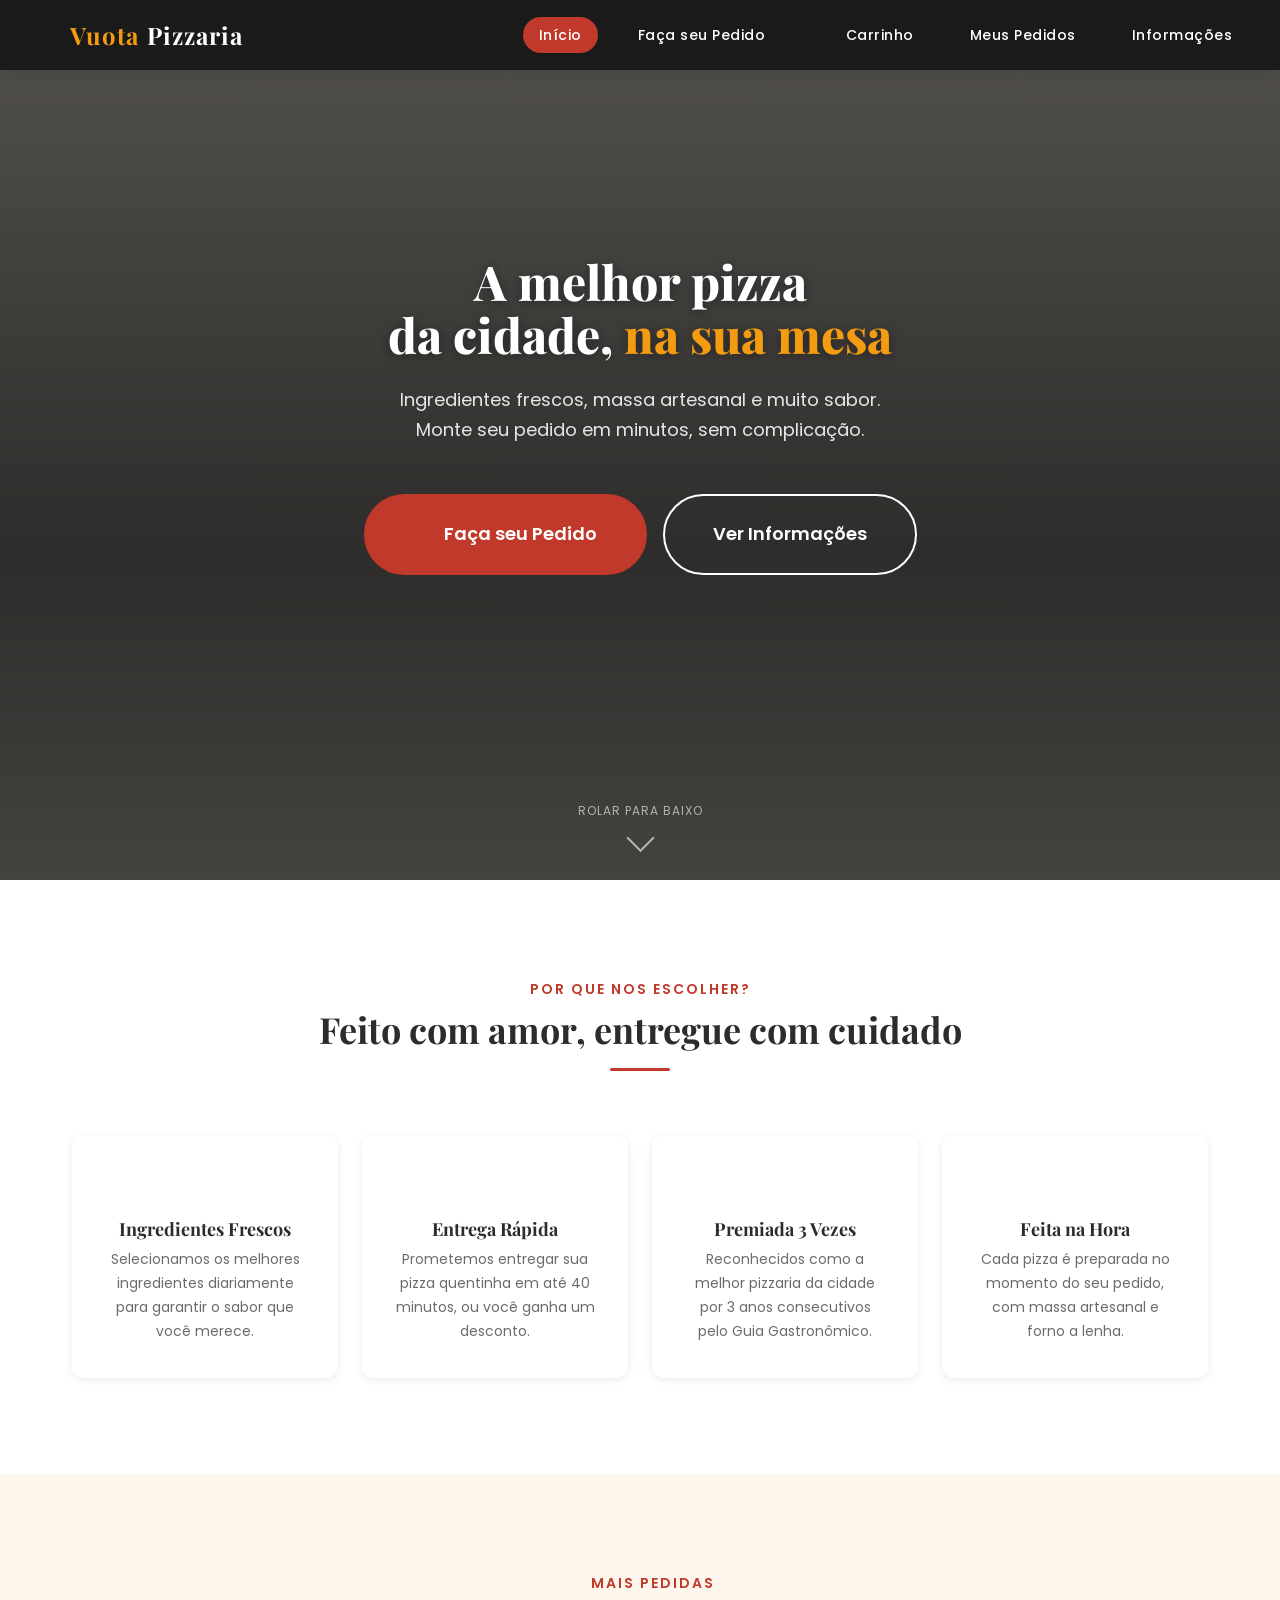
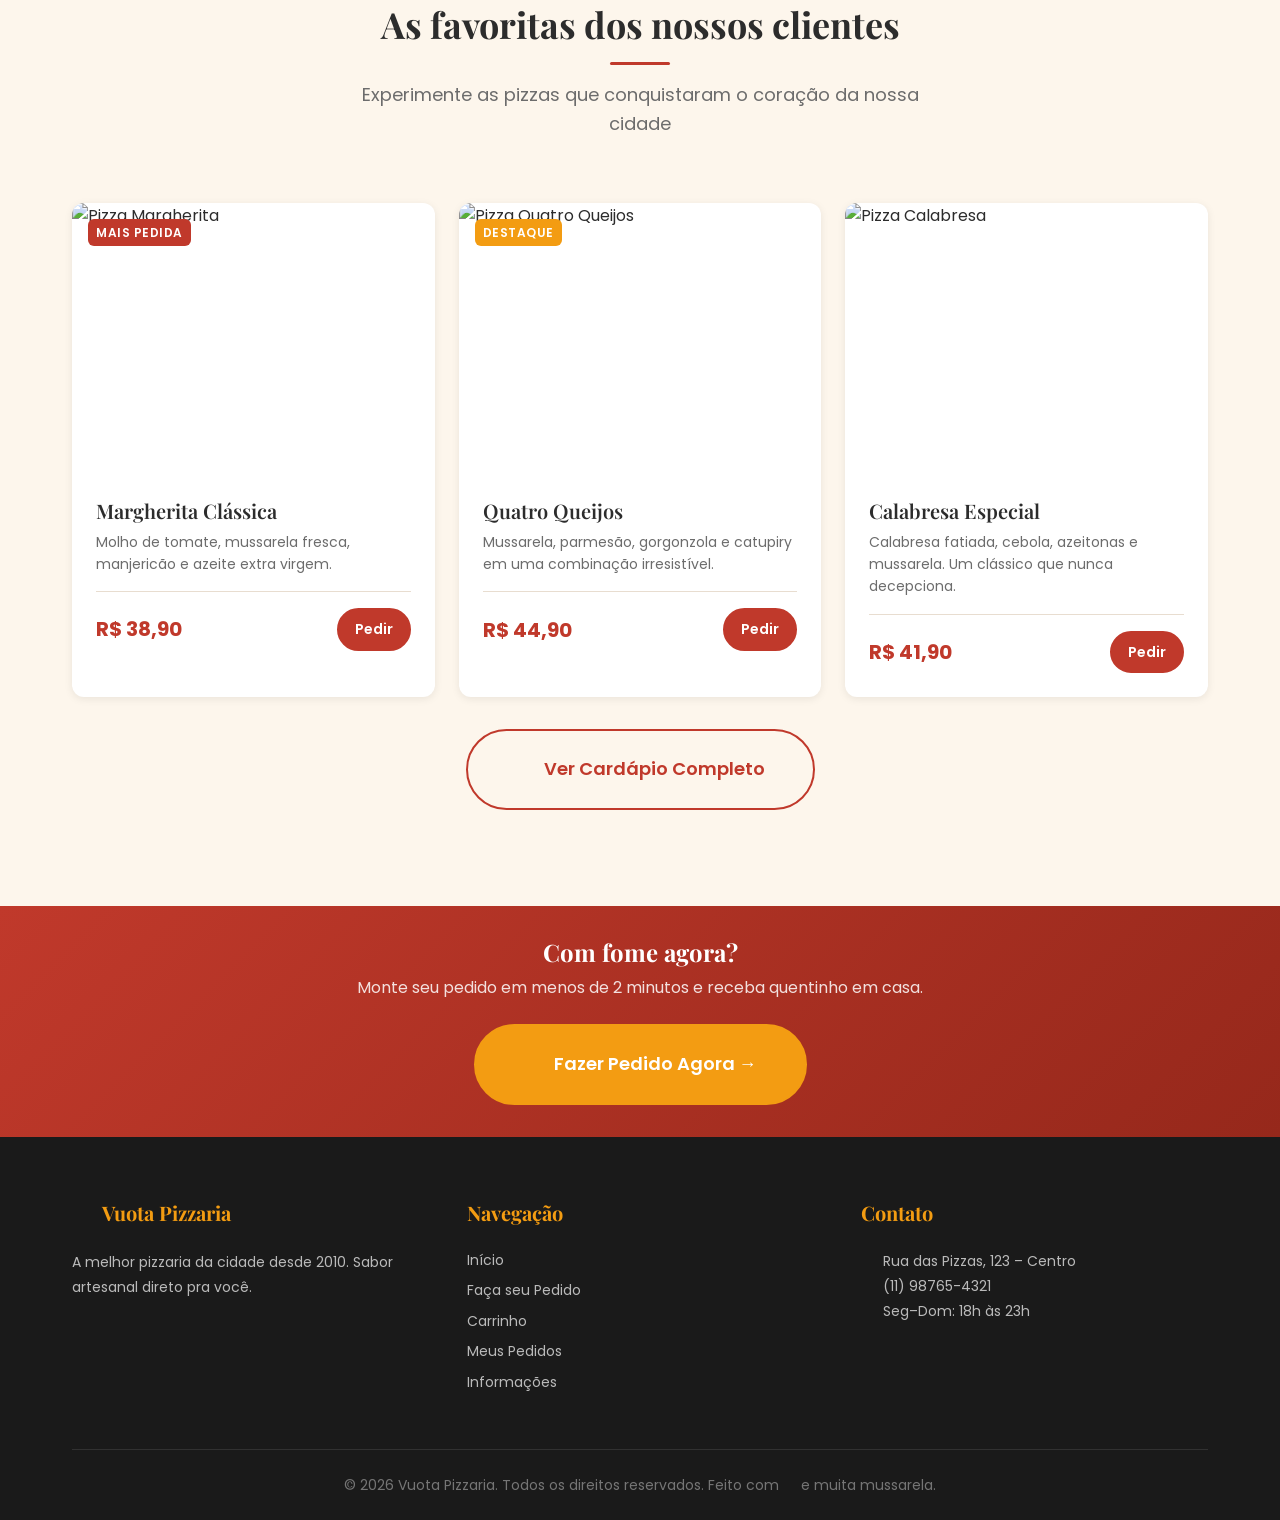
==== commit 35a79451: "feat: improve order flow, tracking, and Vuota navigation" ====
--- a/index.html
+++ b/index.html
@@ -38,7 +38,12 @@
           <span class="cart-badge" id="cartBadge" style="display:none">0</span>
         </a>
       </li>
-      <li><a href="pedidos.html" class="navbar__link">Meus Pedidos</a></li>
+      <li>
+          <a href="pedidos.html" class="navbar__link">
+            Meus Pedidos
+            <span class="cart-badge orders-badge" id="ordersBadge">0</span>
+          </a>
+      </li>
       <li><a href="informacoes.html" class="navbar__link">Informações</a></li>
     </ul>
 
@@ -277,6 +282,7 @@
           <h4 class="footer__title">Navegação</h4>
           <a href="index.html" class="footer__link">Início</a>
           <a href="cardapio.html" class="footer__link">Faça seu Pedido</a>
+          <a href="carrinho.html" class="footer__link">Carrinho</a>
           <a href="pedidos.html" class="footer__link">Meus Pedidos</a>
           <a href="informacoes.html" class="footer__link">Informações</a>
         </div>
--- a/styles.css
+++ b/styles.css
@@ -283,6 +283,25 @@
 .mb-md { margin-bottom: var(--space-md); }
 .mb-lg { margin-bottom: var(--space-lg); }
 .w-full { width: 100%; }
+
+/* ---------- CART BADGE ---------- */
+.cart-badge {
+  display: inline-flex;
+  align-items: center;
+  justify-content: center;
+  min-width: 18px;
+  height: 18px;
+  padding: 0 5px;
+  border-radius: 9999px;
+  background-color: var(--color-secondary);
+  color: var(--color-text-white);
+  font-size: 11px;
+  font-weight: 700;
+  margin-left: 4px;
+  line-height: 1;
+  vertical-align: middle;
+}
+
 .hidden { display: none; }
 
 .grid-2 { display: grid; grid-template-columns: repeat(2, 1fr); gap: var(--space-lg); }
